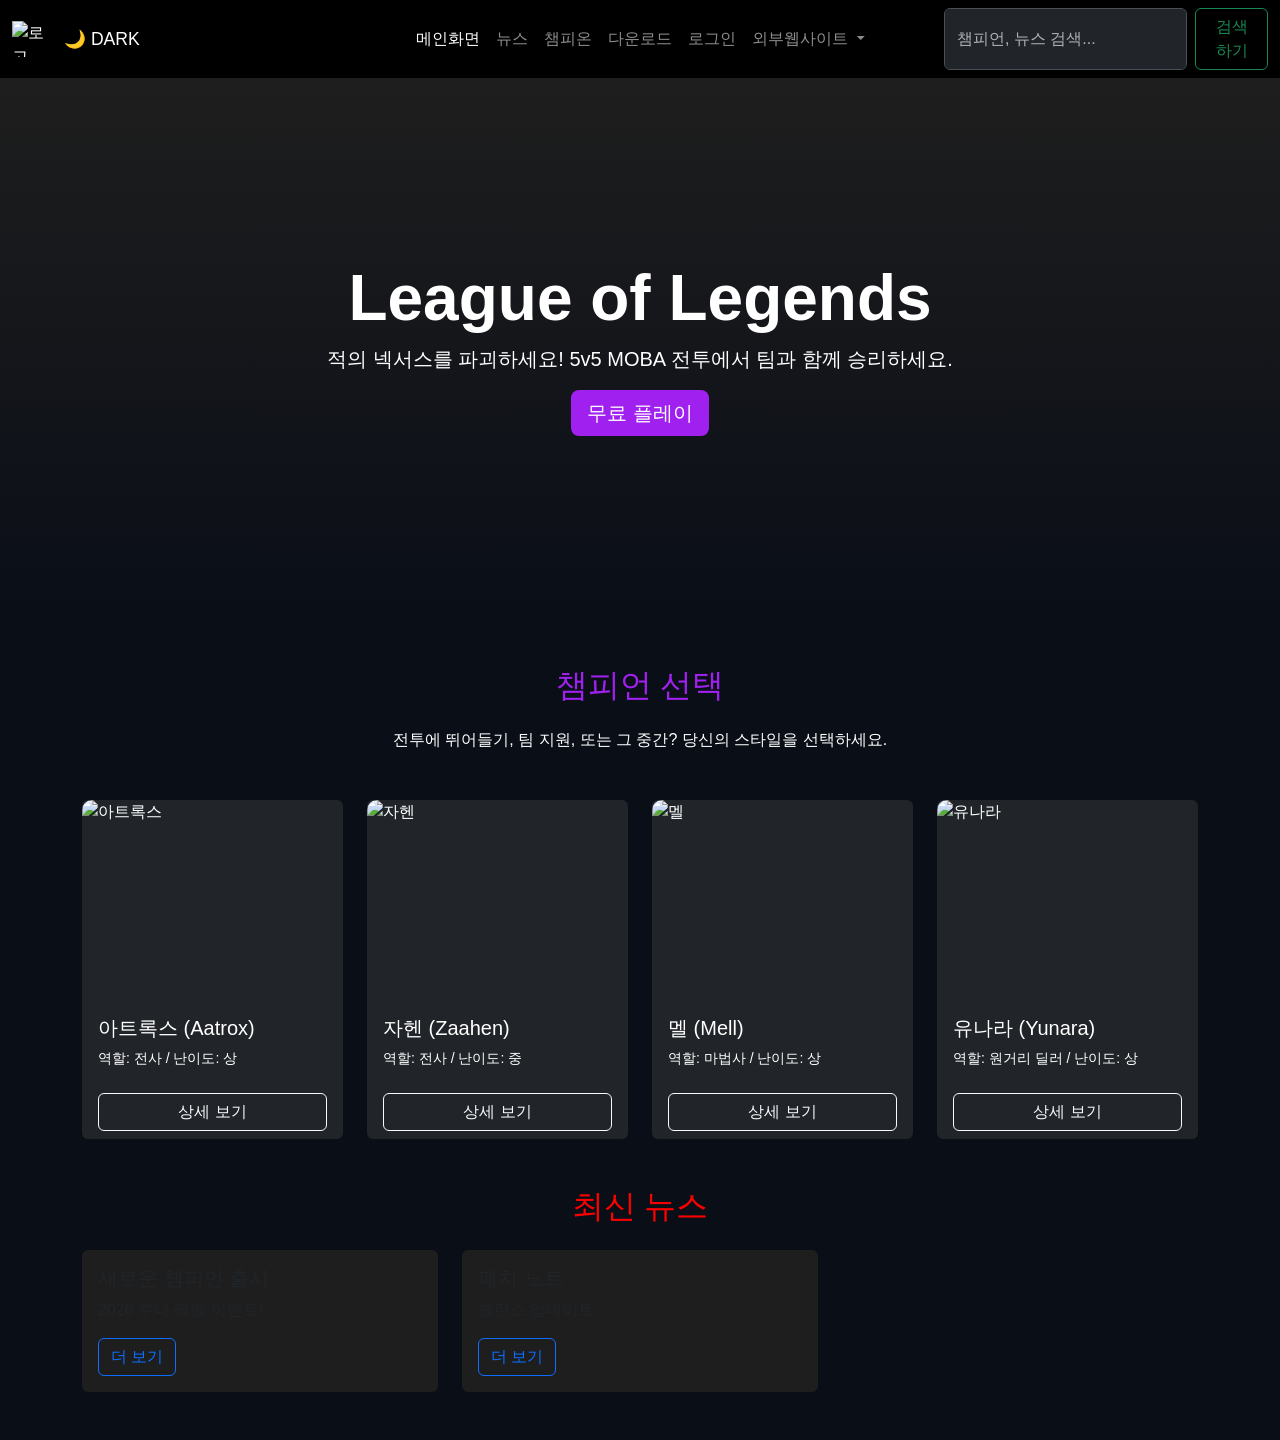
==== src/main/resources/META-INF/resources/main_index.html @ 8b707b00 "13주차 실습완료" ====
<!doctype html>
<html lang="ko">
  <head>
    <meta charset="UTF-8" />
    <meta name="viewport" content="width=device-width, initial-scale=1.0" />
    <title>League of Legends - 메인 페이지</title>
    <!-- Bootstrap 5 CDN -->
    <link
      href="https://cdn.jsdelivr.net/npm/bootstrap@5.3.0/dist/css/bootstrap.min.css"
      rel="stylesheet"
    />
    <script src="js/bootstrap.bundle.min.js"></script>
    <script src="js/test.js"></script>
    <script src="js/test2.js"></script>
    
    <script>
      window.onload = function() {
        alert("메인 페이지 로딩 완료");
      }
    </script>
    <link rel="stylesheet" href="css/main.css">
  </head>
  <body>
    <!-- 헤더 (Navbar) -->
    <nav class="navbar navbar-expand-lg" data-bs-theme="dark">
      <div class="container-fluid">
        <img src="image/logo.jpg" alt="로고" width="40" height="36" />
        <button class="btn border-0" id="themeToggleBtn" onclick="toggleTheme()">🌙 DARK</button>
        <button
          class="navbar-toggler"
          type="button"
          data-bs-toggle="collapse"
          data-bs-target="#navbarSupportedContent"
          aria-controls="navbarSupportedContent"
          aria-expanded="false"
          aria-label="Toggle navigation"
        >
          <span class="navbar-toggler-icon"></span>
        </button>
        <div
          class="collapse navbar-collapse"
          id="navbarSupportedContent"
        >
          <ul class="navbar-nav mx-auto mb-2 mb-lg-0 navbar-center-absolute text-center">
            <li class="nav-item">
              <a class="nav-link active" aria-current="page" href="#" onclick="showMainScreen(); return false;"
                >메인화면</a
              >
            </li>
            <li class="nav-item">
              <a class="nav-link" href="#">뉴스</a>
            </li>
            <li class="nav-item">
              <a class="nav-link" href="#">챔피온</a>
            </li>
            <li class="nav-item">
              <a class="nav-link" href="main_page_sub/download.html">다운로드</a>
            </li>
            <li class="nav-item">
              <a class="nav-link" href="/login">로그인</a>
            </li>
            <li class="nav-item dropdown">
              <a
                class="nav-link dropdown-toggle"
                href="#"
                id="navbarDropdown"
                role="button"
                data-bs-toggle="dropdown"
                aria-expanded="false"
              >
                외부웹사이트
              </a>
              <ul class="dropdown-menu" aria-labelledby="navbarDropdown">
                <li>
                  <a
                    class="dropdown-item"
                    href="https://www.leagueoflegends.com/ko-kr/"
                    target="_blank"
                    >롤 사이트</a
                  >
                </li>
                <li><a class="dropdown-item" href="#">Another action</a></li>
                <li><hr class="dropdown-divider" /></li>
                <li>
                  <a class="dropdown-item" href="#">Something else here</a>
                </li>
              </ul>
            </li>
            <!-- <li class="nav-item">
              <a
                class="nav-link disabled"
                href="#"
                tabindex="-1"
                aria-disabled="true"
                >Disabled</a
              >
            </li> -->
          </ul>
          <form class="d-flex ms-auto" id="searchForm">
            <input class="form-control me-2" type="search" placeholder="챔피언, 뉴스 검색..." aria-label="Search" id="searchInput">
            <button class="btn btn-outline-success" type="submit">검색하기</button>
          </form>
        </div>
      </div>
    </nav>

    <!-- 히어로 배너 (Hero Banner) -->
    <section
      class="hero d-flex align-items-center justify-content-center text-center py-5"
    >
      <div class="container">
        <h1 class="display-3 fw-bold">League of Legends</h1>
        <p class="lead">
          적의 넥서스를 파괴하세요! 5v5 MOBA 전투에서 팀과 함께 승리하세요.
        </p>
        <a href="#" class="btn btn-primary btn-lg" onclick="alert('즐거운 플레이 되세요')">무료 플레이</a>
      </div>
    </section>

    <!-- 챔피언 선택 섹션 (작은 썸네일 PNG로 업데이트!) -->
    <section class="container my-5">
      <h2 class="text-center mb-4 accent-purple">챔피언 선택</h2>
      <p class="text-center mb-5">
        전투에 뛰어들기, 팀 지원, 또는 그 중간? 당신의 스타일을 선택하세요.
      </p>
      <div class="row g-4">
        <!-- <div class="row row-cols-auto g-4"> -->
        <!-- Aatrox -->
        <div class="col">
          <div class="card bg-dark text-white border-secondary h-100">
            <img src="image/Aatrox.jpeg" class="card-img-top" alt="아트록스" />
            <div class="card-body">
              <h5 class="card-title">아트록스 (Aatrox)</h5>
              <p class="card-text small">역할: 전사 / 난이도: 상</p>
            </div>
            <div class="card-footer bg-transparent border-0">
              <button
                class="btn btn-outline-light w-100"
                data-bs-toggle="modal"
                data-bs-target="#modalAatrox"
                data-champ="Aatrox"
              >
                상세 보기
              </button>
            </div>
          </div>
        </div>
        <div
          class="modal fade"
          id="modalAatrox"
          tabindex="-1"
          aria-labelledby="modalAatroxLabel"
          aria-hidden="true"
        >
          <div
            class="modal-dialog modal-xl modal-dialog-centered modal-dialog-scrollable"
          >
            <div class="modal-content bg-dark text-white border-secondary">
              <!-- 헤더 -->
              <div class="modal-header border-secondary">
                <h5 class="modal-title" id="modalAatroxLabel">
                  아트록스 (Aatrox) 상세 정보
                </h5>
                <button
                  type="button"
                  class="btn-close btn-close-white"
                  data-bs-dismiss="modal"
                  aria-label="Close"
                ></button>
              </div>
              <!-- 바디: iframe으로 내용 채움 -->
              <div
                class="modal-body p-0"
                style="height: 65vh; background: #0a0e17"
              >
                <iframe
                  src="modals/Aatrox.html"
                  frameborder="0"
                  style="width: 100%; height: 100%; border: none"
                  allowfullscreen
                >
                </iframe>
              </div>
              <!-- 푸터 -->
              <div class="modal-footer border-secondary">
                <button
                  type="button"
                  class="btn btn-outline-light"
                  data-bs-dismiss="modal"
                >
                  닫기
                </button>
              </div>
            </div>
          </div>
        </div>
        <!-- Zaahen -->
        <div class="col">
          <div class="card bg-dark text-white border-secondary h-100">
            <img src="image/Zaahen.jpg" class="card-img-top" alt="자헨" />
            <div class="card-body">
              <h5 class="card-title">자헨 (Zaahen)</h5>
              <p class="card-text small">역할: 전사 / 난이도: 중</p>
            </div>
            <div class="card-footer bg-transparent border-0">
              <button
                class="btn btn-outline-light w-100"
                data-bs-toggle="modal"
                data-bs-target="#modalZaahen"
                data-champ="Zaahen"
              >
                상세 보기
              </button>
            </div>
          </div>
        </div>
        <div
          class="modal fade"
          id="modalZaahen"
          tabindex="-1"
          aria-labelledby="modalZaahenLabel"
          aria-hidden="true"
        >
          <div
            class="modal-dialog modal-xl modal-dialog-centered modal-dialog-scrollable"
          >
            <div class="modal-content bg-dark text-white border-secondary">
              <!-- 헤더 -->
              <div class="modal-header border-secondary">
                <h5 class="modal-title" id="modalZaahenLabel">
                  자헨 (Zaahen) 상세 정보
                </h5>
                <button
                  type="button"
                  class="btn-close btn-close-white"
                  data-bs-dismiss="modal"
                  aria-label="Close"
                ></button>
              </div>
              <!-- 바디: iframe으로 내용 채움 -->
              <div
                class="modal-body p-0"
                style="height: 65vh; background: #0a0e17"
              >
                <iframe
                  src="modals/Zaahen.html"
                  frameborder="0"
                  style="width: 100%; height: 100%; border: none"
                  allowfullscreen
                >
                </iframe>
              </div>
              <!-- 푸터 -->
              <div class="modal-footer border-secondary">
                <button
                  type="button"
                  class="btn btn-outline-light"
                  data-bs-dismiss="modal"
                >
                  닫기
                </button>
              </div>
            </div>
          </div>
        </div>
        <!-- Mell -->
        <div class="col">
          <div class="card bg-dark text-white border-secondary h-100">
            <img src="image/Mell.jpeg" class="card-img-top" alt="멜" />
            <div class="card-body">
              <h5 class="card-title">멜 (Mell)</h5>
              <p class="card-text small">역할: 마법사 / 난이도: 상</p>
            </div>
            <div class="card-footer bg-transparent border-0">
              <button
                class="btn btn-outline-light w-100"
                data-bs-toggle="modal"
                data-bs-target="#modalMell"
                data-champ="Mell"
              >
                상세 보기
              </button>
            </div>
          </div>
        </div>
        <div
          class="modal fade"
          id="modalMell"
          tabindex="-1"
          aria-labelledby="modalMellLabel"
          aria-hidden="true"
        >
          <div
            class="modal-dialog modal-xl modal-dialog-centered modal-dialog-scrollable"
          >
            <div class="modal-content bg-dark text-white border-secondary">
              <!-- 헤더 -->
              <div class="modal-header border-secondary">
                <h5 class="modal-title" id="modalMellLabel">
                  멜 (Mell) 상세 정보
                </h5>
                <button
                  type="button"
                  class="btn-close btn-close-white"
                  data-bs-dismiss="modal"
                  aria-label="Close"
                ></button>
              </div>
              <!-- 바디: iframe으로 내용 채움 -->
              <div
                class="modal-body p-0"
                style="height: 65vh; background: #0a0e17"
              >
                <iframe
                  src="modals/Mell.html"
                  frameborder="0"
                  style="width: 100%; height: 100%; border: none"
                  allowfullscreen
                >
                </iframe>
              </div>
              <!-- 푸터 -->
              <div class="modal-footer border-secondary">
                <button
                  type="button"
                  class="btn btn-outline-light"
                  data-bs-dismiss="modal"
                >
                  닫기
                </button>
              </div>
            </div>
          </div>
        </div>
        <!-- Yunara -->
        <div class="col">
          <div class="card bg-dark text-white border-secondary h-100">
            <img src="image/Yunara.jpg" class="card-img-top" alt="유나라" />
            <div class="card-body">
              <h5 class="card-title">유나라 (Yunara)</h5>
              <p class="card-text small">역할: 원거리 딜러 / 난이도: 상</p>
            </div>
            <div class="card-footer bg-transparent border-0">
              <button
                class="btn btn-outline-light w-100"
                data-bs-toggle="modal"
                data-bs-target="#modalYunara"
                data-champ="Yunara"
              >
                상세 보기
              </button>
            </div>
          </div>
        </div>
        <div
          class="modal fade"
          id="modalYunara"
          tabindex="-1"
          aria-labelledby="modalYunaraLabel"
          aria-hidden="true"
        >
          <div
            class="modal-dialog modal-xl modal-dialog-centered modal-dialog-scrollable"
          >
            <div class="modal-content bg-dark text-white border-secondary">
              <!-- 헤더 -->
              <div class="modal-header border-secondary">
                <h5 class="modal-title" id="modalYunaraLabel">
                  유나라 (Yunara) 상세 정보
                </h5>
                <button
                  type="button"
                  class="btn-close btn-close-white"
                  data-bs-dismiss="modal"
                  aria-label="Close"
                ></button>
              </div>
              <!-- 바디: iframe으로 내용 채움 -->
              <div
                class="modal-body p-0"
                style="height: 65vh; background: #0a0e17"
              >
                <iframe
                  src="modals/Yunara.html"
                  frameborder="0"
                  style="width: 100%; height: 100%; border: none"
                  allowfullscreen
                >
                </iframe>
              </div>
              <!-- 푸터 -->
              <div class="modal-footer border-secondary">
                <button
                  type="button"
                  class="btn btn-outline-light"
                  data-bs-dismiss="modal"
                >
                  닫기
                </button>
              </div>
            </div>
          </div>
        </div>
    </section>

    <!-- 뉴스 섹션 (기존 유지) -->
    <section class="container my-5">
      <h2 class="text-center mb-4 accent-red">최신 뉴스</h2>
      <div class="row g-4">
        <div class="col-md-6 col-lg-4">
          <div class="card">
            <div class="card-body">
              <h5 class="card-title">새로운 챔피언 출시</h5>
              <p class="card-text">2026 루나 레벨 이벤트!</p>
              <a href="#" class="btn btn-outline-primary">더 보기</a>
            </div>
          </div>
        </div>
        <div class="col-md-6 col-lg-4">
          <div class="card">
            <div class="card-body">
              <h5 class="card-title">패치 노트</h5>
              <p class="card-text">밸런스 업데이트.</p>
              <a href="#" class="btn btn-outline-primary">더 보기</a>
            </div>
          </div>
        </div>
      </div>
    </section>

<section id="searchResults">
  <div class="search-keyword-header">
  <h1 id="searchKeywordDisplay"></h1>
  </div>
  <div class="search-body">
    <div class="container-fluid px-0">
      <div class="row g-0">

        <div class="col-md-3 col-lg-2 search-sidebar bg-white py-4">
          <div class="px-3 mb-3" style="font-size:0.8rem; color:#999; text-transform:uppercase; letter-spacing:0.1em;">카테고리</div>
          <div class="search-category-item active" onclick="switchCategory('champion', this)">
            챔피언 <span class="count" id="champCount">(0)</span>
          </div>

          <div class="search-category-item" onclick="switchCategory('news', this)">
            뉴스 <span class="count" id="newsCount">(0)</span>
          </div>
        </div>
        <div class="col-md-9 col-lg-10 search-content-area">
          <div id="resultChampion">
            <h5 class="mb-4" style="color:#333;">챔피언</h5>
              <div id="championResultList"></div>
          </div>
          <div id="resultNews" style="display:none;">
            <h5 class="mb-4" style="color:#333;">뉴스</h5>
              <div id="newsResultList"></div>
          </div>
        </div>
      </div>
    </div>
  </div>
</section>
    <script src="js/search.js"></script>
    <script src="js/toggle.js"></script>
  </body>
</html>
---- src/main/resources/META-INF/resources/css/main.css ----
/* ── 기본 레이아웃 ──────────────────────────────────────────── */
body {
  background-color: #0a0e17;
  color: #fff;
  font-family: "Arial", sans-serif;
}
.navbar {
  background-color: #000;
}
.hero {
  background: linear-gradient(to bottom, #1e1e1e, #0a0e17);
  min-height: 60vh;
}

/* ── 강조 색상 ──────────────────────────────────────────────── */
.accent-purple {
  color: #a020f0;
}
.accent-red {
  color: #ff0000;
}

/* ── 카드 ────────────────────────────────────────────────────── */
.card {
  background-color: #1e1e1e;
  border: none;
  transition:
    transform 0.3s,
    box-shadow 0.3s;
}
.card:hover {
  transform: scale(1.05);
  box-shadow: 0 10px 20px rgba(160, 32, 240, 0.5);
}
.card-img-top {
  height: 200px;
  object-fit: cover;
  border-radius: 10px 10px 0 0;
}

/* ── 버튼 ────────────────────────────────────────────────────── */
.btn-primary {
  background-color: #a020f0;
  border: none;
}
.btn-primary:hover {
  background-color: #800080;
}
@media (min-width: 992px) {
  .navbar-center-absolute {
    position: absolute;
    left: 50%;
    transform: translateX(-50%);
  }
}

/* ── 검색 결과 페이지 ────────────────────────────────────────── */
#searchResults {
  display: none;
}

.search-keyword-header {
  background: #0a0a0a;
  background-image: radial-gradient(ellipse at center, #1a1a1a 0%, #000 70%);
  min-height: 180px;
  display: flex;
  align-items: center;
  justify-content: center;
  border-bottom: 2px solid #c8a96e;
}
.search-keyword-header h1 {
  font-size: 2.8rem;
  font-weight: 700;
  color: #fff;
  letter-spacing: 0.05em;
}

.search-body {
  background-color: #f0ede8;
  min-height: 500px;
}
.search-sidebar {
  border-right: 1px solid #ddd;
}

.search-category-item {
  padding: 14px 20px;
  cursor: pointer;
  color: #333;
  font-size: 0.95rem;
  border-left: 3px solid transparent;
  transition: all 0.2s;
}
.search-category-item:hover {
  background: #e0dcd5;
}
.search-category-item.active {
  border-left: 3px solid #c8253a;
  font-weight: 700;
  color: #c8253a;
  background: #e8e4df;
}
.search-category-item .count {
  color: #999;
  font-size: 0.85rem;
  margin-left: 6px;
}

.search-content-area {
  padding: 30px;
}

.search-result-card {
  background: #fff;
  border: none;
  border-radius: 6px;
  margin-bottom: 16px;
  transition: box-shadow 0.2s;
}
.search-result-card:hover {
  box-shadow: 0 4px 15px rgba(0, 0, 0, 0.15);
}
.search-result-card img {
  width: 110px;
  height: 80px;
  object-fit: cover;
  border-radius: 6px 0 0 6px;
}

.no-result {
  text-align: center;
  padding: 80px 20px;
  color: #666;
}
.no-result h4 {
  color: #333;
}

/* ── [추가] 테마 토글 버튼 (폰트 크기, 색상 등 ) ──────────────── */
#themeToggleBtn {
  font-size: 1.1rem;
  color: #fff;
}
body.light-mode #themeToggleBtn {
  color: #212529;
}
/* ── [추가] 라이트 모드 (다양한 색상 정보 ─────────────────────── */
body.light-mode {
  background-color: #f8f9fa;
  color: #212529;
}
body.light-mode .navbar {
  background-color: #e9ecef !important;
}
body.light-mode .navbar .navbar-brand,
body.light-mode .navbar .nav-link {
  color: #212529 !important;
}
body.light-mode .hero {
  background: linear-gradient(to bottom, #dce3ea, #f8f9fa);
}
body.light-mode .card {
  background-color: #ffffff;
  color: #212529;
  border: 1px solid #dee2e6;
}
body.light-mode .card-title {
  color: #212529;
}
body.light-mode .card-text {
  color: #555;
}
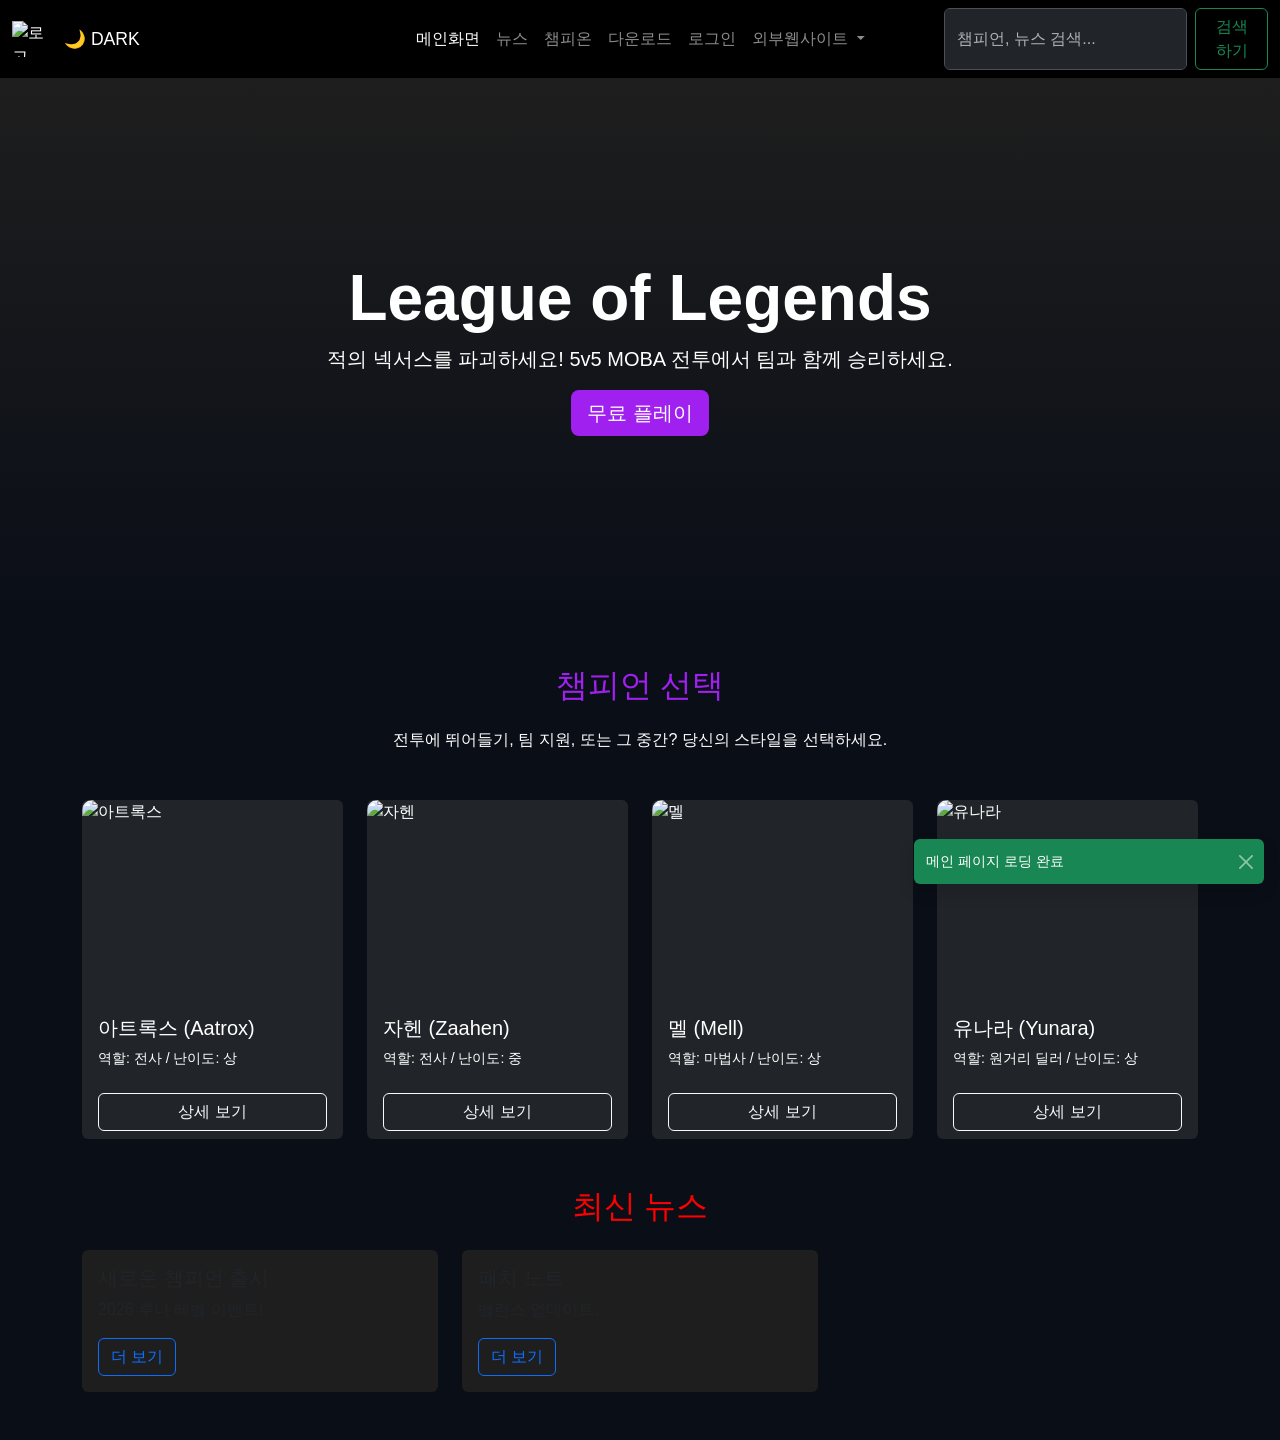
==== commit 7721ff09: "14주차 실습 및 과제 완료" ====
--- a/src/main/resources/META-INF/resources/main_index.html
+++ b/src/main/resources/META-INF/resources/main_index.html
@@ -15,7 +15,7 @@
     
     <script>
       window.onload = function() {
-        alert("메인 페이지 로딩 완료");
+        showToast('메인 페이지 로딩 완료');
       }
     </script>
     <link rel="stylesheet" href="css/main.css">
@@ -113,7 +113,7 @@
         <p class="lead">
           적의 넥서스를 파괴하세요! 5v5 MOBA 전투에서 팀과 함께 승리하세요.
         </p>
-        <a href="#" class="btn btn-primary btn-lg" onclick="alert('즐거운 플레이 되세요')">무료 플레이</a>
+        <a href="#" class="btn btn-primary btn-lg" onclick="showToast('즐거운 플레이 되세요')">무료 플레이</a>
       </div>
     </section>
 
@@ -460,6 +460,16 @@
     </div>
   </div>
 </section>
+    <!-- 토스트 컨테이너 -->
+    <div class="toast-container position-fixed bottom-0 end-0 p-3" style="z-index:9999">
+      <div id="liveToast" class="toast align-items-center text-white bg-success border-0" role="alert">
+        <div class="d-flex">
+          <div class="toast-body" id="toastBody">메시지</div>
+          <button type="button" class="btn-close btn-close-white me-2 m-auto" data-bs-dismiss="toast"></button>
+        </div>
+      </div>
+    </div>
+
     <script src="js/search.js"></script>
     <script src="js/toggle.js"></script>
   </body>
